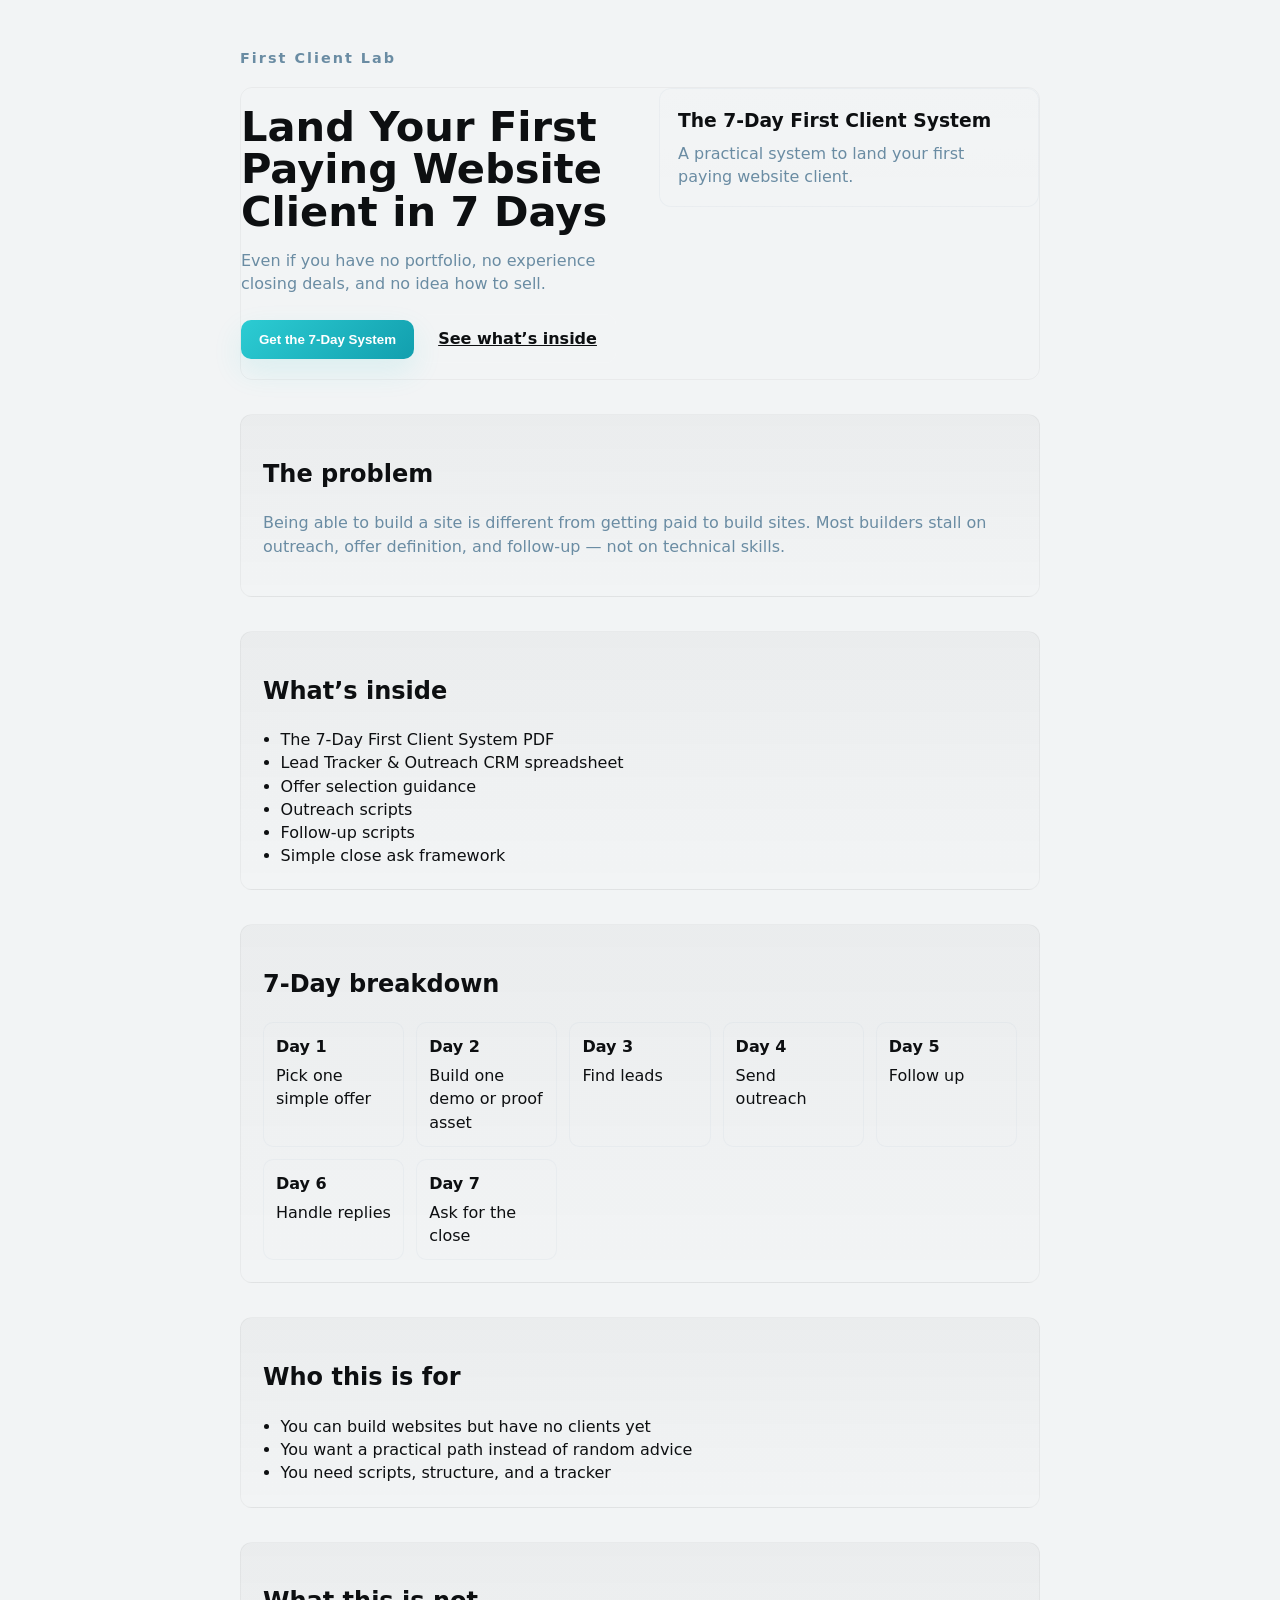
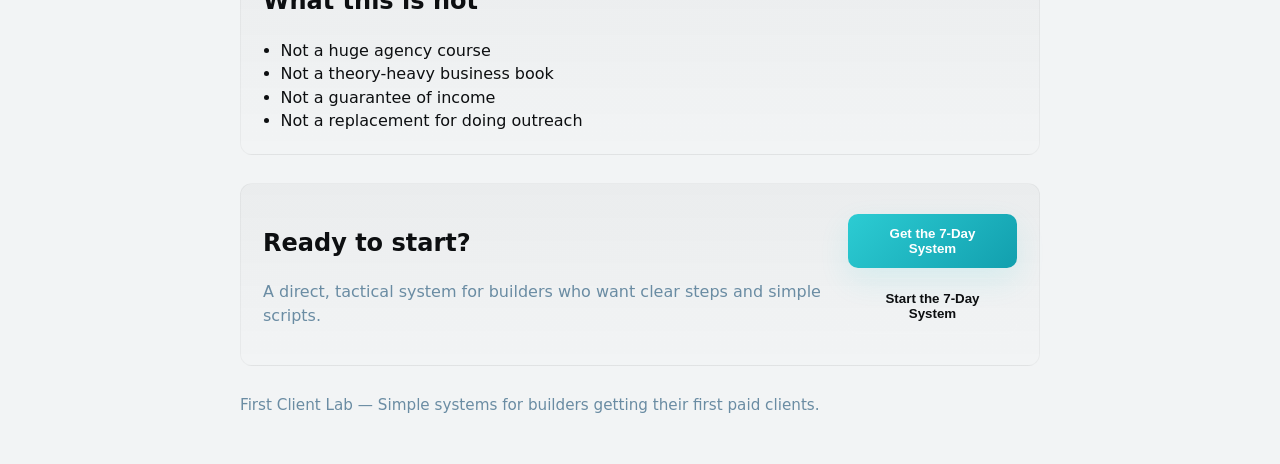
==== gumroad/landing.html @ cebd28ee "Sync workspace after folder move — add firebase config and gumroad" ====
<!doctype html>
<html lang="en">
  <head>
    <meta charset="utf-8" />
    <meta name="viewport" content="width=device-width,initial-scale=1" />
    <title>The 7-Day First Client System — First Client Lab</title>
    <meta name="description" content="A practical system to land your first paying website client in 7 days. For developers who can build websites but don't yet know how to get clients." />
    <style>
      /* Brand palette */
      :root{
        --bg:#0D0F11; --surface:#0F2A45; --muted:#6A8CA3; --accent:#2CCCD3; --text:#F2F4F5;
        --radius:12px; --max:840px;
      }
      /* Basic reset */
      *{box-sizing:border-box}
      html,body{height:100%}
      body{
        margin:0;font-family:Inter, system-ui, -apple-system, 'Segoe UI', Roboto, 'Helvetica Neue', Arial;
        background:linear-gradient(180deg,#0D0F11 0%, #0F1113 100%);color:var(--text);
        -webkit-font-smoothing:antialiased;-moz-osx-font-smoothing:grayscale;
        line-height:1.45;font-size:16px;
      }
      .wrap{max-width:var(--max);margin:0 auto;padding:48px 20px}
      header{display:flex;align-items:center;justify-content:space-between;gap:16px}
      .badge{font-weight:700;letter-spacing:0.14em;color:var(--muted);font-size:0.9rem}
      h1{margin:18px 0 6px;font-size:clamp(1.6rem,3.6vw,2.6rem);line-height:1.02;color:var(--text)}
      .lead{color:var(--muted);max-width:780px;margin-bottom:18px}

      /* CTA layout */
      .hero-grid{display:grid;grid-template-columns:1fr;gap:18px;align-items:start}
      .btn{display:inline-flex;align-items:center;gap:10px;padding:12px 18px;border-radius:10px;border:0;cursor:pointer;font-weight:700}
      .btn-primary{background:linear-gradient(135deg,var(--accent),#129fae);color:#061014;box-shadow:0 12px 30px rgba(44,204,211,0.12)}
      .btn-secondary{background:transparent;color:var(--text);border:1px solid rgba(255,255,255,0.06)}

      /* Sections */
      section{margin-top:34px;padding:22px;background:linear-gradient(180deg, rgba(255,255,255,0.01), transparent);border-radius:12px}
      .muted{color:var(--muted)}
      ul{margin:0;padding-left:1.1rem}
      .grid-2{display:grid;grid-template-columns:repeat(2,1fr);gap:18px}

      /* Timeline */
      .timeline{display:grid;grid-template-columns:repeat(auto-fit,minmax(120px,1fr));gap:12px}
      .day{background:rgba(255,255,255,0.02);padding:12px;border-radius:10px;border:1px solid rgba(106,140,163,0.06)}
      .day strong{display:block;color:var(--text);margin-bottom:6px}

      /* Footer CTA */
      .final-cta{display:flex;flex-direction:column;gap:12px;align-items:start}

      /* Accessibility helpers */
      .visually-hidden{position:absolute!important;height:1px;width:1px;overflow:hidden;clip:rect(1px,1px,1px,1px);white-space:nowrap}

      @media (min-width:760px){.hero-grid{grid-template-columns:1fr 380px}.final-cta{flex-direction:row;align-items:center}.grid-2{grid-template-columns:1fr 1fr}}

      /* Light mode support */
      @media (prefers-color-scheme:light){
        :root{--bg:#F2F4F5;--text:#0D0F11}
        body{background:var(--bg);color:var(--text)}
        section{background:linear-gradient(180deg, rgba(13,15,17,0.03), transparent);border:1px solid rgba(13,15,17,0.04)}
        .btn-primary{color:#fff}
      }
    </style>
  </head>
  <body>
    <div class="wrap" role="main">
      <header>
        <div class="badge" aria-hidden="false">First Client Lab</div>
        <nav aria-label="Product quick actions">
          <a class="visually-hidden" href="#whats-inside">Skip to content</a>
        </nav>
      </header>

      <section aria-labelledby="hero-heading" style="background:transparent;box-shadow:none;padding:0;margin-top:18px">
        <div class="hero-grid">
          <div>
            <h1 id="hero-heading">Land Your First Paying Website Client in 7 Days</h1>
            <p class="lead">Even if you have no portfolio, no experience closing deals, and no idea how to sell.</p>

            <p>
              <button class="btn btn-primary" data-gumroad-action="buy" aria-label="Buy the 7-Day System now">Get the 7-Day System</button>
              <a href="#whats-inside" class="btn btn-secondary" role="button" aria-label="See what's inside">See what’s inside</a>
            </p>
          </div>

          <aside aria-hidden="true" style="padding:18px;border-radius:12px;background:linear-gradient(180deg, rgba(255,255,255,0.02), rgba(255,255,255,0.01));border:1px solid rgba(106,140,163,0.06);">
            <h3 style="margin:0 0 8px">The 7-Day First Client System</h3>
            <p class="muted" style="margin:0">A practical system to land your first paying website client.</p>
          </aside>
        </div>
      </section>

      <section id="problem" aria-labelledby="problem-heading">
        <h2 id="problem-heading">The problem</h2>
        <p class="muted">Being able to build a site is different from getting paid to build sites. Most builders stall on outreach, offer definition, and follow-up — not on technical skills.</p>
      </section>

      <section id="whats-inside" aria-labelledby="inside-heading">
        <h2 id="inside-heading">What’s inside</h2>
        <ul>
          <li>The 7-Day First Client System PDF</li>
          <li>Lead Tracker &amp; Outreach CRM spreadsheet</li>
          <li>Offer selection guidance</li>
          <li>Outreach scripts</li>
          <li>Follow-up scripts</li>
          <li>Simple close ask framework</li>
        </ul>
      </section>

      <section aria-labelledby="plan-heading">
        <h2 id="plan-heading">7-Day breakdown</h2>
        <div class="timeline" role="list">
          <div class="day" role="listitem"><strong>Day 1</strong>Pick one simple offer</div>
          <div class="day" role="listitem"><strong>Day 2</strong>Build one demo or proof asset</div>
          <div class="day" role="listitem"><strong>Day 3</strong>Find leads</div>
          <div class="day" role="listitem"><strong>Day 4</strong>Send outreach</div>
          <div class="day" role="listitem"><strong>Day 5</strong>Follow up</div>
          <div class="day" role="listitem"><strong>Day 6</strong>Handle replies</div>
          <div class="day" role="listitem"><strong>Day 7</strong>Ask for the close</div>
        </div>
      </section>

      <section aria-labelledby="audience-heading">
        <h2 id="audience-heading">Who this is for</h2>
        <ul>
          <li>You can build websites but have no clients yet</li>
          <li>You want a practical path instead of random advice</li>
          <li>You need scripts, structure, and a tracker</li>
        </ul>
      </section>

      <section aria-labelledby="not-heading">
        <h2 id="not-heading">What this is not</h2>
        <ul>
          <li>Not a huge agency course</li>
          <li>Not a theory-heavy business book</li>
          <li>Not a guarantee of income</li>
          <li>Not a replacement for doing outreach</li>
        </ul>
      </section>

      <section aria-labelledby="final-cta" style="margin-top:28px;padding:22px;">
        <div class="final-cta">
          <div>
            <h2 id="final-cta">Ready to start?</h2>
            <p class="muted">A direct, tactical system for builders who want clear steps and simple scripts.</p>
          </div>

          <div style="display:flex;flex-direction:column;gap:10px">
            <!-- Server-side Gumroad fields -->
            <input type="hidden" data-gumroad-field="name" value="The 7-Day First Client System">
            <input type="hidden" data-gumroad-field="price" value="">
            <input type="hidden" data-gumroad-field="description" value="A practical system to land your first paying website client in 7 days.">

            <!-- Primary and secondary buy buttons -->
            <button class="btn btn-primary" data-gumroad-action="buy" aria-label="Buy - Get the 7-Day System">Get the 7-Day System</button>
            <button class="btn btn-secondary" data-gumroad-action="buy" aria-label="Buy - Start the 7-Day System">Start the 7-Day System</button>
          </div>
        </div>
      </section>

      <footer style="margin-top:28px;color:var(--muted);font-size:0.95rem">
        <p style="margin:0">First Client Lab — Simple systems for builders getting their first paid clients.</p>
      </footer>
    </div>

    <!-- Minimal inline script kept intentionally tiny; Gumroad sanitization may remove scripts. -->
    <script>
      /* Progressive enhancement: allow in-page anchor smooth scroll if JS is allowed */
      (function(){
        try{document.querySelectorAll('a[href^="#"]').forEach(function(a){a.addEventListener('click',function(e){var t=document.querySelector(this.getAttribute('href'));if(t){e.preventDefault();t.scrollIntoView({behavior:'smooth',block:'start'})}})});
        }catch(e){}
      })();
    </script>
  </body>
</html>
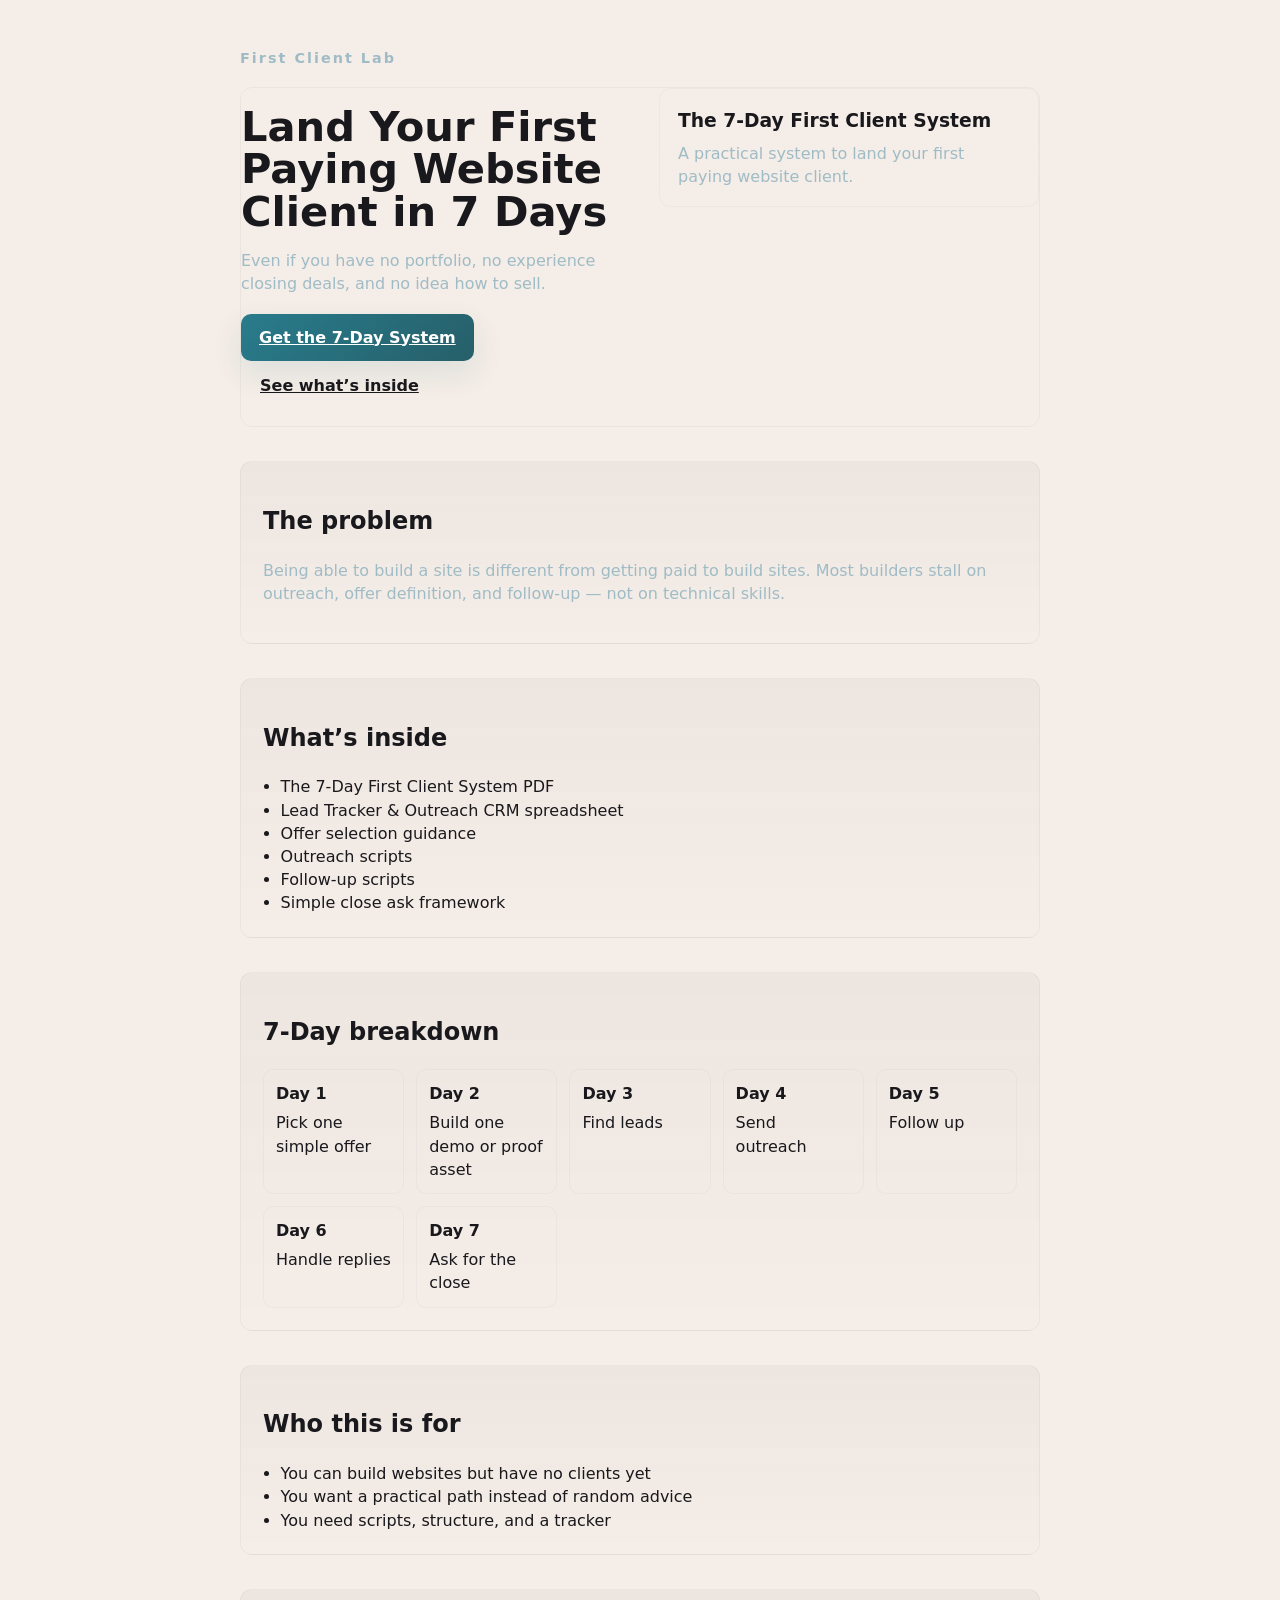
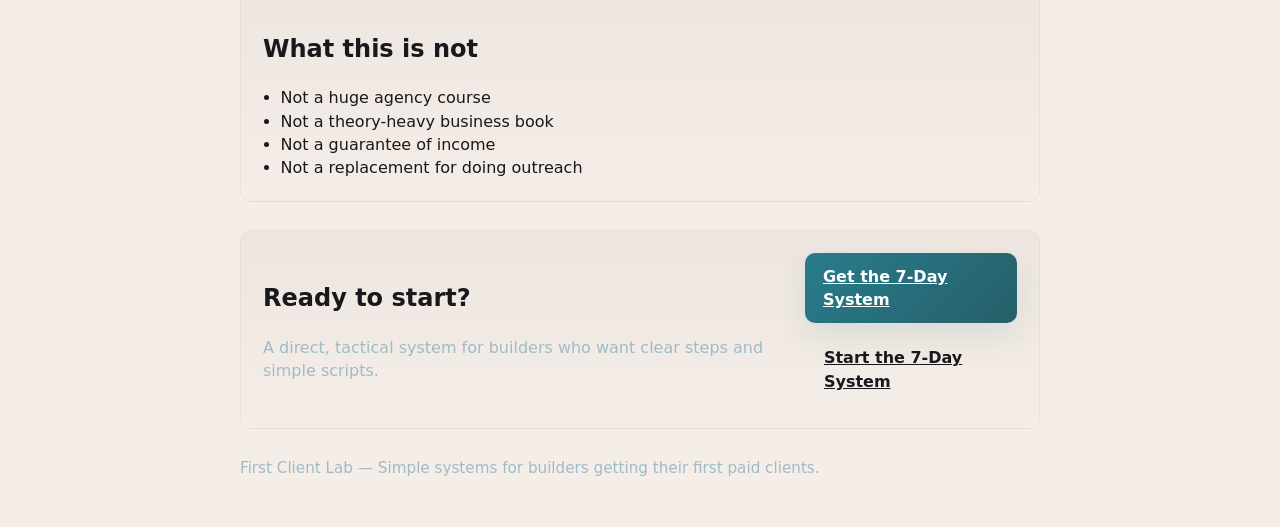
==== commit e463d762: "Polish mobile UI, hero layout, hamburger menu, and palette update" ====
--- a/gumroad/landing.html
+++ b/gumroad/landing.html
@@ -8,7 +8,7 @@
     <style>
       /* Brand palette */
       :root{
-        --bg:#0D0F11; --surface:#0F2A45; --muted:#6A8CA3; --accent:#2CCCD3; --text:#F2F4F5;
+        --bg:#19181C; --surface:#265F69; --muted:#9FBCC6; --accent:#297C8C; --accent-dark:#265F69; --text:#F5EDE7;
         --radius:12px; --max:840px;
       }
       /* Basic reset */
@@ -16,7 +16,7 @@
       html,body{height:100%}
       body{
         margin:0;font-family:Inter, system-ui, -apple-system, 'Segoe UI', Roboto, 'Helvetica Neue', Arial;
-        background:linear-gradient(180deg,#0D0F11 0%, #0F1113 100%);color:var(--text);
+        background:linear-gradient(180deg,#19181C 0%, #19181C 100%);color:var(--text);
         -webkit-font-smoothing:antialiased;-moz-osx-font-smoothing:grayscale;
         line-height:1.45;font-size:16px;
       }
@@ -29,7 +29,7 @@
       /* CTA layout */
       .hero-grid{display:grid;grid-template-columns:1fr;gap:18px;align-items:start}
       .btn{display:inline-flex;align-items:center;gap:10px;padding:12px 18px;border-radius:10px;border:0;cursor:pointer;font-weight:700}
-      .btn-primary{background:linear-gradient(135deg,var(--accent),#129fae);color:#061014;box-shadow:0 12px 30px rgba(44,204,211,0.12)}
+      .btn-primary{background:linear-gradient(135deg,var(--accent),var(--accent-dark));color:#061014;box-shadow:0 12px 30px rgba(41,124,140,0.12)}
       .btn-secondary{background:transparent;color:var(--text);border:1px solid rgba(255,255,255,0.06)}
 
       /* Sections */
@@ -53,7 +53,7 @@
 
       /* Light mode support */
       @media (prefers-color-scheme:light){
-        :root{--bg:#F2F4F5;--text:#0D0F11}
+        :root{--bg:#F5EDE7;--text:#19181C}
         body{background:var(--bg);color:var(--text)}
         section{background:linear-gradient(180deg, rgba(13,15,17,0.03), transparent);border:1px solid rgba(13,15,17,0.04)}
         .btn-primary{color:#fff}
@@ -76,7 +76,7 @@
             <p class="lead">Even if you have no portfolio, no experience closing deals, and no idea how to sell.</p>
 
             <p>
-              <button class="btn btn-primary" data-gumroad-action="buy" aria-label="Buy the 7-Day System now">Get the 7-Day System</button>
+              <a class="btn btn-primary" href="https://firstclientlab.gumroad.com/l/7-day-first-client-system" aria-label="Buy the 7-Day System now">Get the 7-Day System</a>
               <a href="#whats-inside" class="btn btn-secondary" role="button" aria-label="See what's inside">See what’s inside</a>
             </p>
           </div>
@@ -151,8 +151,8 @@
             <input type="hidden" data-gumroad-field="description" value="A practical system to land your first paying website client in 7 days.">
 
             <!-- Primary and secondary buy buttons -->
-            <button class="btn btn-primary" data-gumroad-action="buy" aria-label="Buy - Get the 7-Day System">Get the 7-Day System</button>
-            <button class="btn btn-secondary" data-gumroad-action="buy" aria-label="Buy - Start the 7-Day System">Start the 7-Day System</button>
+            <a class="btn btn-primary" href="https://firstclientlab.gumroad.com/l/7-day-first-client-system" aria-label="Buy - Get the 7-Day System">Get the 7-Day System</a>
+            <a class="btn btn-secondary" href="https://firstclientlab.gumroad.com/l/7-day-first-client-system" aria-label="Buy - Start the 7-Day System">Start the 7-Day System</a>
           </div>
         </div>
       </section>
